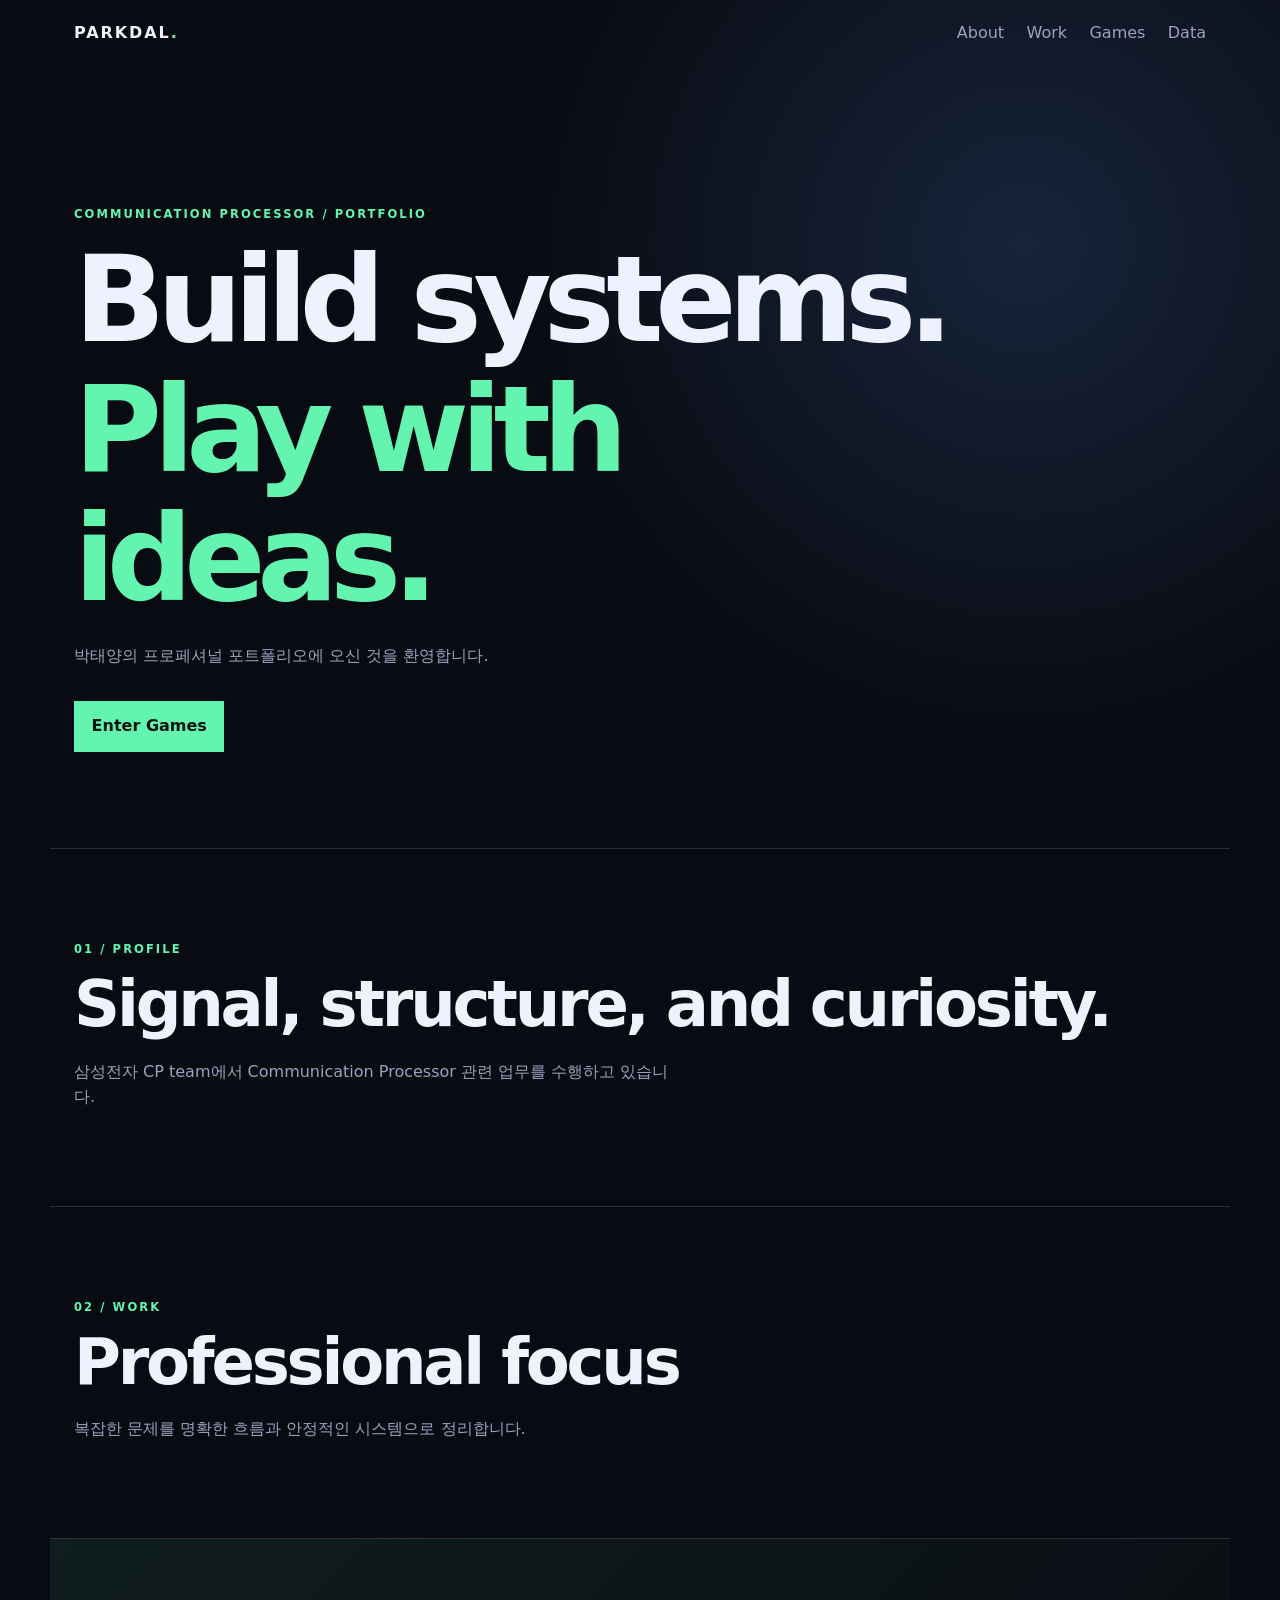
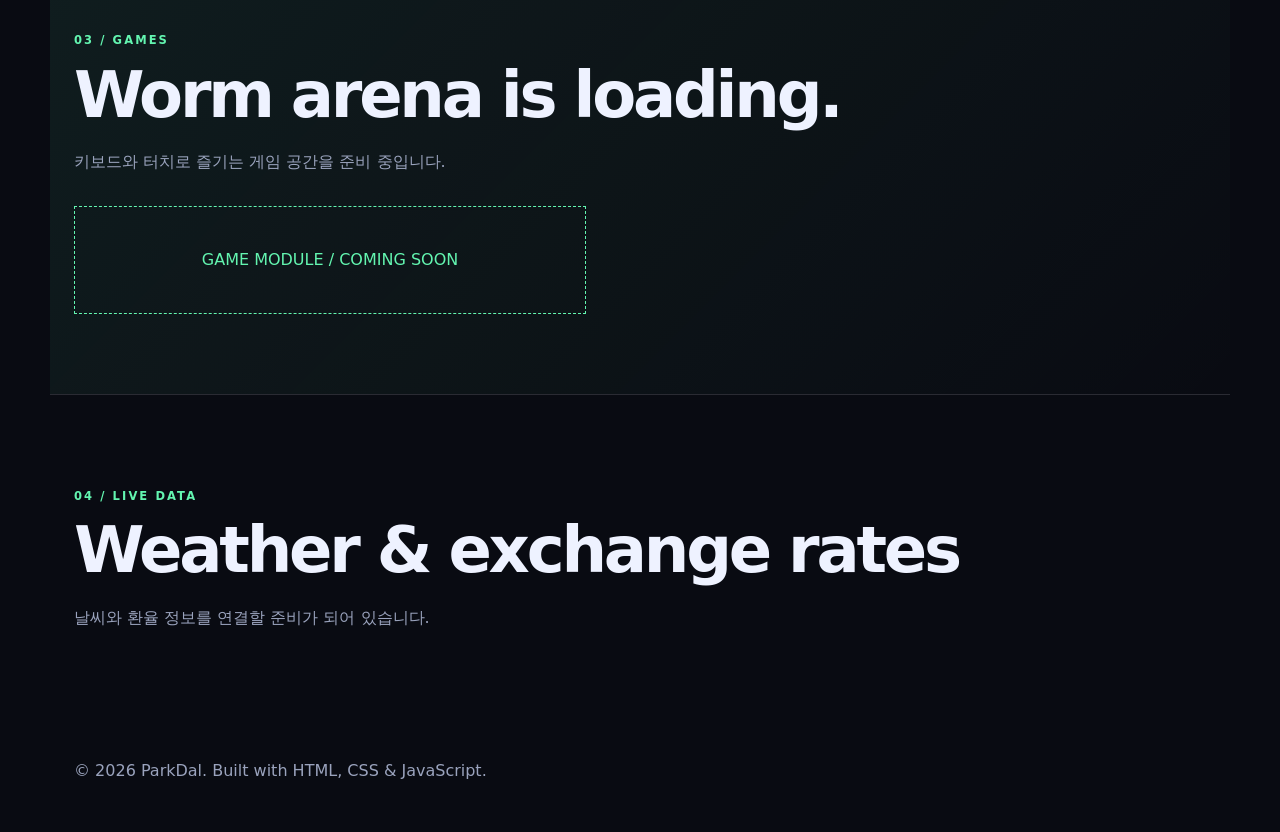
==== index.html @ 89529049 "fix: place pages assets at repository root" ====
<!doctype html>
<html lang="ko">
<head>
  <meta charset="utf-8">
  <meta name="viewport" content="width=device-width, initial-scale=1">
  <meta name="description" content="박태양의 프로페셔널 포트폴리오">
  <title>ParkDal | Portfolio</title>
  <link rel="stylesheet" href="styles.css">
  <script src="script.js" defer></script>
</head>
<body>
  <header class="site-header">
    <a class="brand" href="#home" aria-label="ParkDal 홈">PARKDAL<span>.</span></a>
    <button class="menu-toggle" type="button" aria-expanded="false" aria-controls="site-nav">메뉴</button>
    <nav id="site-nav" class="site-nav" aria-label="주요 메뉴">
      <a href="#about">About</a>
      <a href="#work">Work</a>
      <a href="#games">Games</a>
      <a href="#data">Data</a>
    </nav>
  </header>

  <main>
    <section id="home" class="hero" aria-labelledby="hero-title">
      <p class="eyebrow">COMMUNICATION PROCESSOR / PORTFOLIO</p>
      <h1 id="hero-title">Build systems.<br><span>Play with ideas.</span></h1>
      <p class="hero-copy">박태양의 프로페셔널 포트폴리오에 오신 것을 환영합니다.</p>
      <a class="button" href="#games">Enter Games</a>
    </section>

    <section id="about" class="content-section" aria-labelledby="about-title">
      <p class="eyebrow">01 / PROFILE</p>
      <h2 id="about-title">Signal, structure, and curiosity.</h2>
      <p>삼성전자 CP team에서 Communication Processor 관련 업무를 수행하고 있습니다.</p>
    </section>

    <section id="work" class="content-section" aria-labelledby="work-title">
      <p class="eyebrow">02 / WORK</p>
      <h2 id="work-title">Professional focus</h2>
      <p>복잡한 문제를 명확한 흐름과 안정적인 시스템으로 정리합니다.</p>
    </section>

    <section id="games" class="content-section game-preview" aria-labelledby="games-title">
      <p class="eyebrow">03 / GAMES</p>
      <h2 id="games-title">Worm arena is loading.</h2>
      <p>키보드와 터치로 즐기는 게임 공간을 준비 중입니다.</p>
      <div class="game-placeholder" role="status">GAME MODULE / COMING SOON</div>
    </section>

    <section id="data" class="content-section" aria-labelledby="data-title">
      <p class="eyebrow">04 / LIVE DATA</p>
      <h2 id="data-title">Weather &amp; exchange rates</h2>
      <p>날씨와 환율 정보를 연결할 준비가 되어 있습니다.</p>
    </section>
  </main>

  <footer class="site-footer">© 2026 ParkDal. Built with HTML, CSS &amp; JavaScript.</footer>
</body>
</html>
---- styles.css ----
:root {
  color-scheme: dark;
  --bg: #090b12;
  --panel: #111522;
  --text: #eef2ff;
  --muted: #9aa3bd;
  --accent: #63f5b0;
  --line: rgba(238, 242, 255, .14);
}

* { box-sizing: border-box; }
html { scroll-behavior: smooth; }
body {
  margin: 0;
  background: radial-gradient(circle at 80% 10%, #17243b 0, transparent 32rem), var(--bg);
  color: var(--text);
  font-family: Inter, ui-sans-serif, system-ui, sans-serif;
  line-height: 1.6;
}
a { color: inherit; }
.site-header {
  align-items: center;
  display: flex;
  justify-content: space-between;
  margin: 0 auto;
  max-width: 1180px;
  padding: 1.25rem 1.5rem;
}
.brand { font-weight: 800; letter-spacing: .12em; text-decoration: none; }
.brand span, .eyebrow, h1 span { color: var(--accent); }
.site-nav { display: flex; gap: 1.4rem; }
.site-nav a { color: var(--muted); text-decoration: none; }
.site-nav a:hover, .site-nav a:focus-visible { color: var(--accent); }
.menu-toggle { display: none; }
main { margin: 0 auto; max-width: 1180px; }
.hero { min-height: 70vh; padding: 8rem 1.5rem 6rem; }
.eyebrow { font-size: .72rem; font-weight: 800; letter-spacing: .18em; }
h1, h2 { line-height: 1.08; margin: .6rem 0 1.2rem; }
h1 { font-size: clamp(3.3rem, 10vw, 7.5rem); letter-spacing: -.07em; max-width: 900px; }
h2 { font-size: clamp(2rem, 5vw, 4rem); letter-spacing: -.05em; }
.hero-copy, .content-section > p:not(.eyebrow) { color: var(--muted); max-width: 38rem; }
.button { background: var(--accent); color: #07130e; display: inline-block; font-weight: 800; margin-top: 1rem; padding: .8rem 1.1rem; text-decoration: none; }
.content-section { border-top: 1px solid var(--line); padding: 5rem 1.5rem; }
.game-preview { background: linear-gradient(135deg, rgba(99, 245, 176, .08), transparent); }
.game-placeholder { border: 1px dashed var(--accent); color: var(--accent); margin-top: 2rem; max-width: 32rem; padding: 2.5rem 1rem; text-align: center; }
.site-footer { color: var(--muted); margin: 0 auto; max-width: 1180px; padding: 2rem 1.5rem 3rem; }
:focus-visible { outline: 2px solid var(--accent); outline-offset: 4px; }
@media (max-width: 640px) {
  .site-header { flex-wrap: wrap; gap: 1rem; }
  .menu-toggle { background: transparent; border: 1px solid var(--line); color: var(--text); display: block; padding: .5rem .7rem; }
  .site-nav { display: none; flex-basis: 100%; flex-direction: column; gap: .7rem; padding-top: .5rem; }
  .site-nav.is-open { display: flex; }
  .hero { min-height: 62vh; padding-top: 5rem; }
}
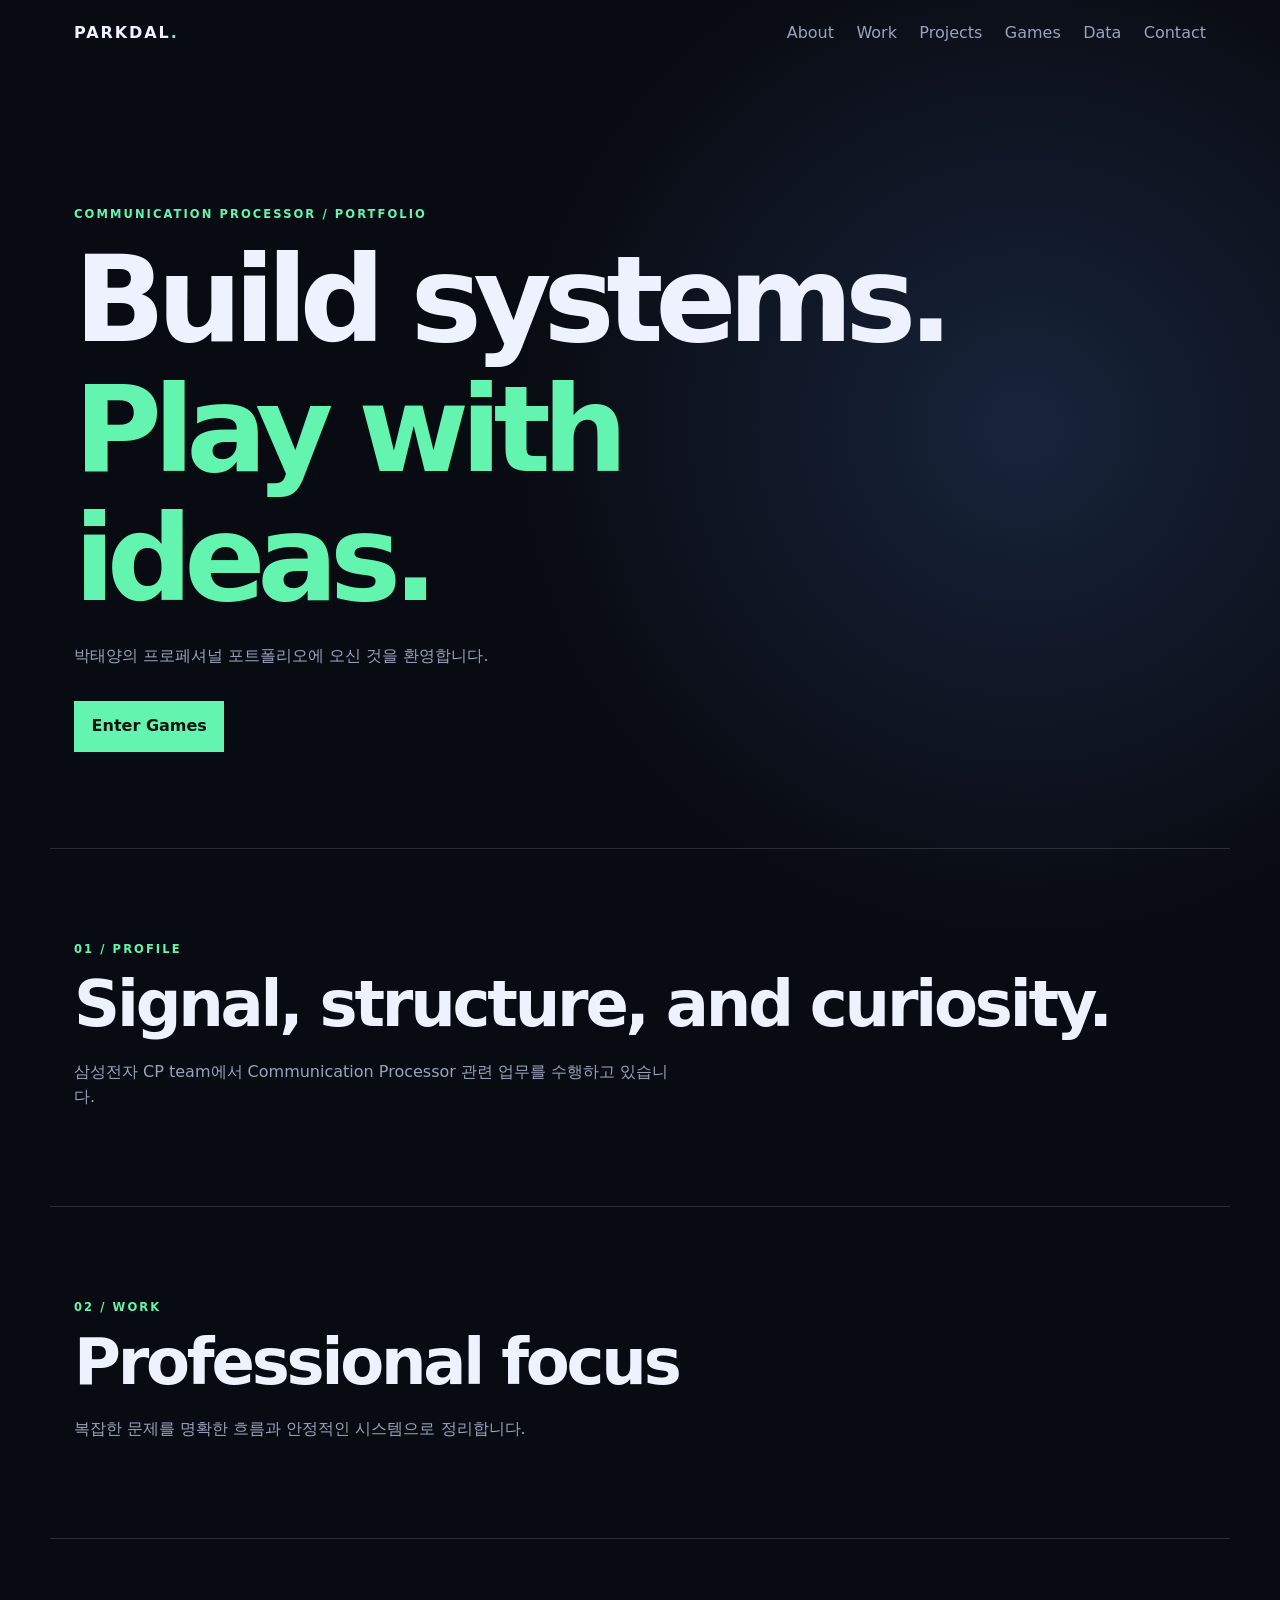
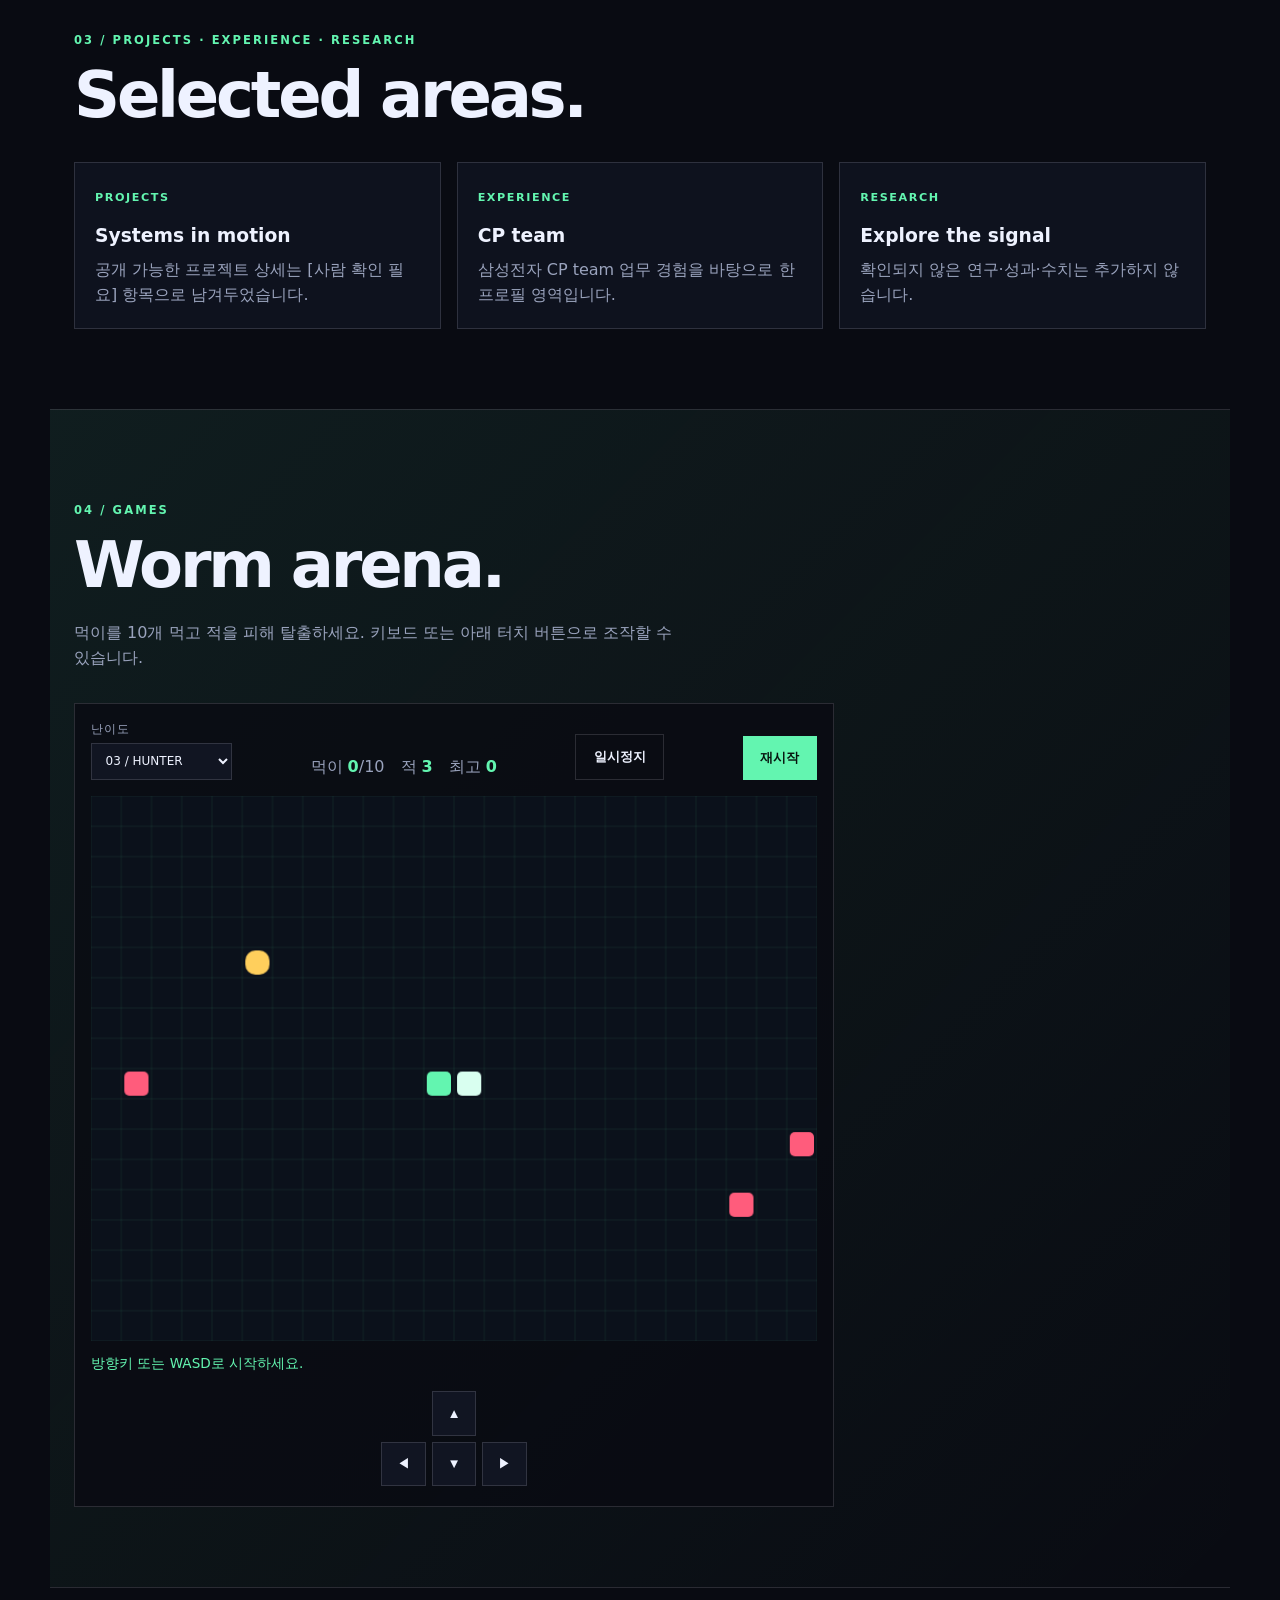
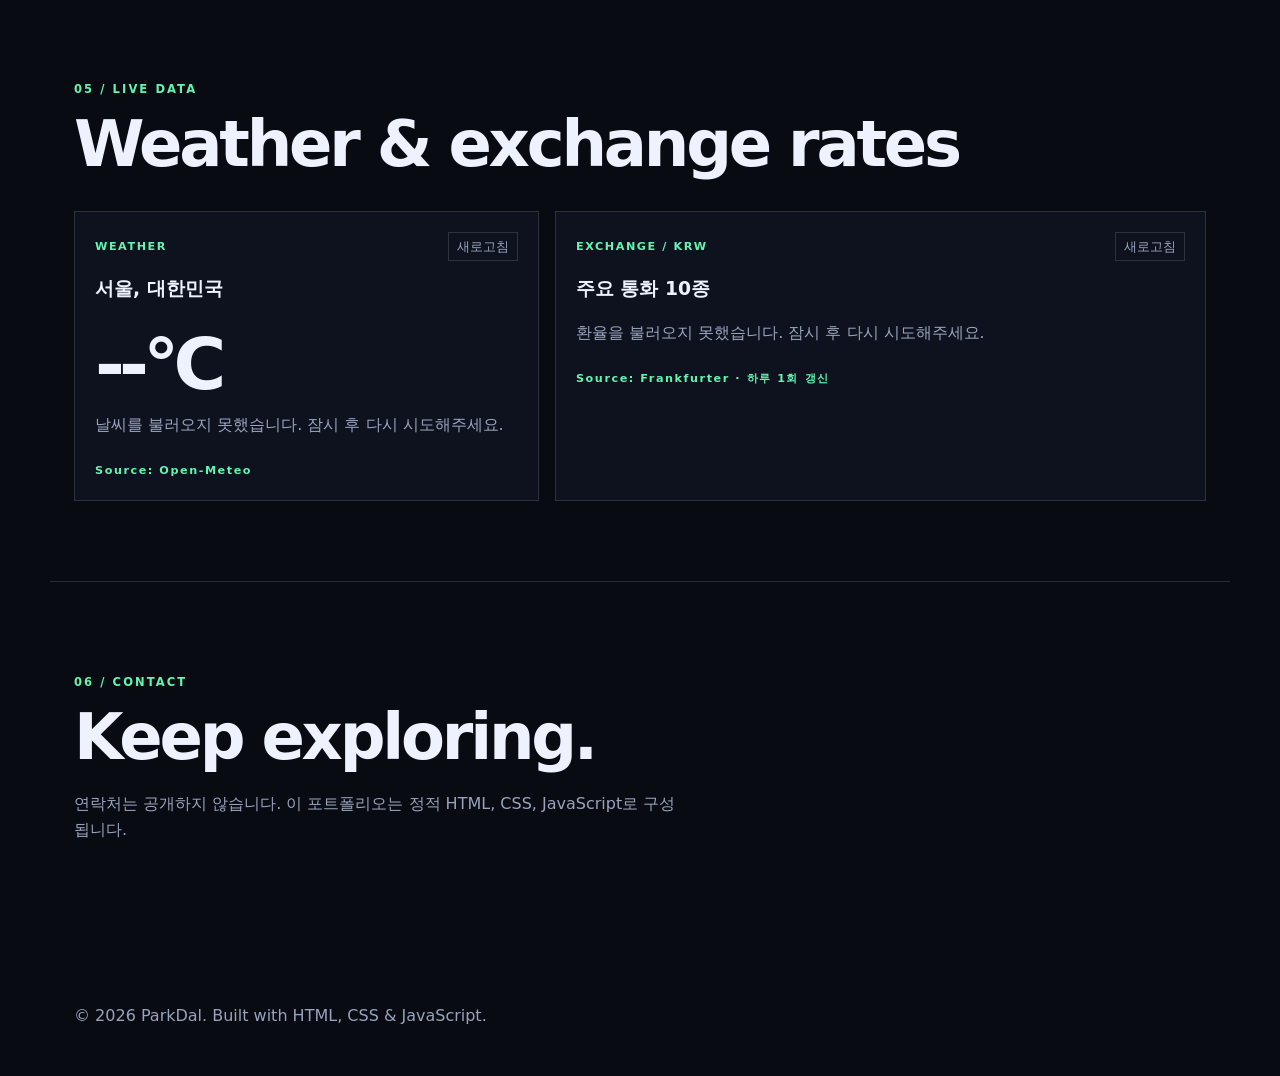
==== commit 1c326267: "feat: complete portfolio and worm game" ====
--- a/index.html
+++ b/index.html
@@ -7,6 +7,7 @@
   <title>ParkDal | Portfolio</title>
   <link rel="stylesheet" href="styles.css">
   <script src="script.js" defer></script>
+  <script src="game.js" defer></script>
 </head>
 <body>
   <header class="site-header">
@@ -15,8 +16,10 @@
     <nav id="site-nav" class="site-nav" aria-label="주요 메뉴">
       <a href="#about">About</a>
       <a href="#work">Work</a>
+      <a href="#projects">Projects</a>
       <a href="#games">Games</a>
       <a href="#data">Data</a>
+      <a href="#contact">Contact</a>
     </nav>
   </header>
 
@@ -40,17 +43,67 @@
       <p>복잡한 문제를 명확한 흐름과 안정적인 시스템으로 정리합니다.</p>
     </section>
 
+    <section id="projects" class="content-section" aria-labelledby="projects-title">
+      <p class="eyebrow">03 / PROJECTS · EXPERIENCE · RESEARCH</p>
+      <h2 id="projects-title">Selected areas.</h2>
+      <div class="card-grid">
+        <article class="info-card"><span>PROJECTS</span><h3>Systems in motion</h3><p>공개 가능한 프로젝트 상세는 [사람 확인 필요] 항목으로 남겨두었습니다.</p></article>
+        <article class="info-card"><span>EXPERIENCE</span><h3>CP team</h3><p>삼성전자 CP team 업무 경험을 바탕으로 한 프로필 영역입니다.</p></article>
+        <article class="info-card"><span>RESEARCH</span><h3>Explore the signal</h3><p>확인되지 않은 연구·성과·수치는 추가하지 않습니다.</p></article>
+      </div>
+    </section>
+
     <section id="games" class="content-section game-preview" aria-labelledby="games-title">
-      <p class="eyebrow">03 / GAMES</p>
-      <h2 id="games-title">Worm arena is loading.</h2>
-      <p>키보드와 터치로 즐기는 게임 공간을 준비 중입니다.</p>
-      <div class="game-placeholder" role="status">GAME MODULE / COMING SOON</div>
+      <p class="eyebrow">04 / GAMES</p>
+      <h2 id="games-title">Worm arena.</h2>
+      <p>먹이를 10개 먹고 적을 피해 탈출하세요. 키보드 또는 아래 터치 버튼으로 조작할 수 있습니다.</p>
+      <div class="game-shell">
+        <div class="game-toolbar">
+          <label for="difficulty">난이도
+            <select id="difficulty">
+              <option value="1">01 / TRAINING</option>
+              <option value="2">02 / SCOUT</option>
+              <option value="3" selected>03 / HUNTER</option>
+              <option value="4">04 / RUSH</option>
+              <option value="5">05 / NIGHTMARE</option>
+            </select>
+          </label>
+          <div class="game-stats" aria-live="polite">
+            <span>먹이 <strong id="score">0</strong>/10</span>
+            <span>적 <strong id="enemy-count">3</strong></span>
+            <span>최고 <strong id="high-score">0</strong></span>
+          </div>
+          <button id="pause-game" class="button button-small button-quiet" type="button">일시정지</button>
+          <button id="restart-game" class="button button-small" type="button">재시작</button>
+        </div>
+        <div class="game-board-wrap">
+          <canvas id="game-board" width="720" height="540" aria-label="지렁이 게임 보드"></canvas>
+          <p id="game-status" class="game-status" role="status">방향키 또는 WASD로 시작하세요.</p>
+        </div>
+        <div class="touch-controls" aria-label="터치 방향 조작">
+          <button type="button" data-direction="up" aria-label="위로 이동">▲</button>
+          <div>
+            <button type="button" data-direction="left" aria-label="왼쪽으로 이동">◀</button>
+            <button type="button" data-direction="down" aria-label="아래로 이동">▼</button>
+            <button type="button" data-direction="right" aria-label="오른쪽으로 이동">▶</button>
+          </div>
+        </div>
+      </div>
     </section>
 
     <section id="data" class="content-section" aria-labelledby="data-title">
-      <p class="eyebrow">04 / LIVE DATA</p>
+      <p class="eyebrow">05 / LIVE DATA</p>
       <h2 id="data-title">Weather &amp; exchange rates</h2>
-      <p>날씨와 환율 정보를 연결할 준비가 되어 있습니다.</p>
+      <div class="data-grid">
+        <article class="data-card" id="weather-card"><div class="data-heading"><span>WEATHER</span><button id="weather-refresh" type="button">새로고침</button></div><h3 id="weather-place">위치 확인 중</h3><p id="weather-value" class="data-value">--°C</p><p id="weather-meta">위치 권한을 확인하고 있습니다.</p><small>Source: Open-Meteo</small></article>
+        <article class="data-card" id="exchange-card"><div class="data-heading"><span>EXCHANGE / KRW</span><button id="exchange-refresh" type="button">새로고침</button></div><h3>주요 통화 10종</h3><div id="exchange-content" class="exchange-content"><p>환율을 불러오는 중입니다.</p></div><small>Source: Frankfurter · 하루 1회 갱신</small></article>
+      </div>
+    </section>
+
+    <section id="contact" class="content-section contact-section" aria-labelledby="contact-title">
+      <p class="eyebrow">06 / CONTACT</p>
+      <h2 id="contact-title">Keep exploring.</h2>
+      <p>연락처는 공개하지 않습니다. 이 포트폴리오는 정적 HTML, CSS, JavaScript로 구성됩니다.</p>
     </section>
   </main>
 
--- a/styles.css
+++ b/styles.css
@@ -41,8 +41,37 @@
 .hero-copy, .content-section > p:not(.eyebrow) { color: var(--muted); max-width: 38rem; }
 .button { background: var(--accent); color: #07130e; display: inline-block; font-weight: 800; margin-top: 1rem; padding: .8rem 1.1rem; text-decoration: none; }
 .content-section { border-top: 1px solid var(--line); padding: 5rem 1.5rem; }
+.card-grid, .data-grid { display: grid; gap: 1rem; grid-template-columns: repeat(3, minmax(0, 1fr)); margin-top: 2rem; }
+.info-card, .data-card { background: rgba(17, 21, 34, .75); border: 1px solid var(--line); padding: 1.25rem; }
+.info-card > span, .data-card > small, .data-heading span { color: var(--accent); font-size: .7rem; font-weight: 800; letter-spacing: .14em; }
+.info-card h3, .data-card h3 { margin: .8rem 0 .35rem; }
+.info-card p, .data-card p { color: var(--muted); margin: 0; }
 .game-preview { background: linear-gradient(135deg, rgba(99, 245, 176, .08), transparent); }
-.game-placeholder { border: 1px dashed var(--accent); color: var(--accent); margin-top: 2rem; max-width: 32rem; padding: 2.5rem 1rem; text-align: center; }
+.game-shell { background: rgba(9, 11, 18, .8); border: 1px solid var(--line); margin-top: 2rem; max-width: 760px; padding: 1rem; }
+.game-toolbar { align-items: end; display: flex; flex-wrap: wrap; gap: .8rem; justify-content: space-between; margin-bottom: 1rem; }
+.game-toolbar label { color: var(--muted); display: grid; font-size: .75rem; gap: .25rem; letter-spacing: .08em; text-transform: uppercase; }
+.game-toolbar select { background: var(--panel); border: 1px solid var(--line); color: var(--text); font: inherit; padding: .6rem; }
+.game-stats { color: var(--muted); display: flex; gap: 1rem; }
+.game-stats strong { color: var(--accent); }
+.button-small { border: 0; cursor: pointer; margin-top: 0; }
+.button-quiet { background: transparent; border: 1px solid var(--line); color: var(--text); }
+.game-board-wrap { position: relative; }
+#game-board { background: #0b111b; display: block; height: auto; max-width: 100%; width: 100%; }
+.game-status { color: var(--accent); font-size: .85rem; margin: .8rem 0 0; min-height: 1.6em; }
+.touch-controls { display: grid; gap: .35rem; justify-items: center; margin: 1rem auto .25rem; }
+.touch-controls > div { display: flex; gap: .35rem; }
+.touch-controls button { background: var(--panel); border: 1px solid var(--line); color: var(--text); cursor: pointer; min-height: 2.8rem; min-width: 2.8rem; touch-action: manipulation; }
+.touch-controls button:active, .touch-controls button:hover { background: var(--accent); color: #07130e; }
+.data-grid { grid-template-columns: minmax(0, 1fr) minmax(0, 1.4fr); }
+.data-heading { align-items: center; display: flex; justify-content: space-between; }
+.data-heading button { background: transparent; border: 1px solid var(--line); color: var(--muted); cursor: pointer; padding: .3rem .5rem; }
+.data-heading button:hover, .data-heading button:focus-visible { border-color: var(--accent); color: var(--accent); }
+.data-value { color: var(--text) !important; font-size: clamp(2.5rem, 7vw, 4.5rem); font-weight: 800; letter-spacing: -.08em; line-height: 1; margin: 1.5rem 0 .75rem !important; }
+.data-card small { display: block; margin-top: 1.5rem; }
+.exchange-content { display: grid; gap: .25rem; margin-top: 1rem; }
+.exchange-row { align-items: center; border-bottom: 1px solid var(--line); display: flex; justify-content: space-between; padding: .35rem 0; }
+.exchange-row span:last-child { color: var(--accent); font-variant-numeric: tabular-nums; }
+.contact-section { padding-bottom: 7rem; }
 .site-footer { color: var(--muted); margin: 0 auto; max-width: 1180px; padding: 2rem 1.5rem 3rem; }
 :focus-visible { outline: 2px solid var(--accent); outline-offset: 4px; }
 @media (max-width: 640px) {
@@ -51,4 +80,7 @@
   .site-nav { display: none; flex-basis: 100%; flex-direction: column; gap: .7rem; padding-top: .5rem; }
   .site-nav.is-open { display: flex; }
   .hero { min-height: 62vh; padding-top: 5rem; }
+  .game-toolbar { align-items: stretch; flex-direction: column; }
+  .game-stats { justify-content: space-between; }
+  .card-grid, .data-grid { grid-template-columns: 1fr; }
 }
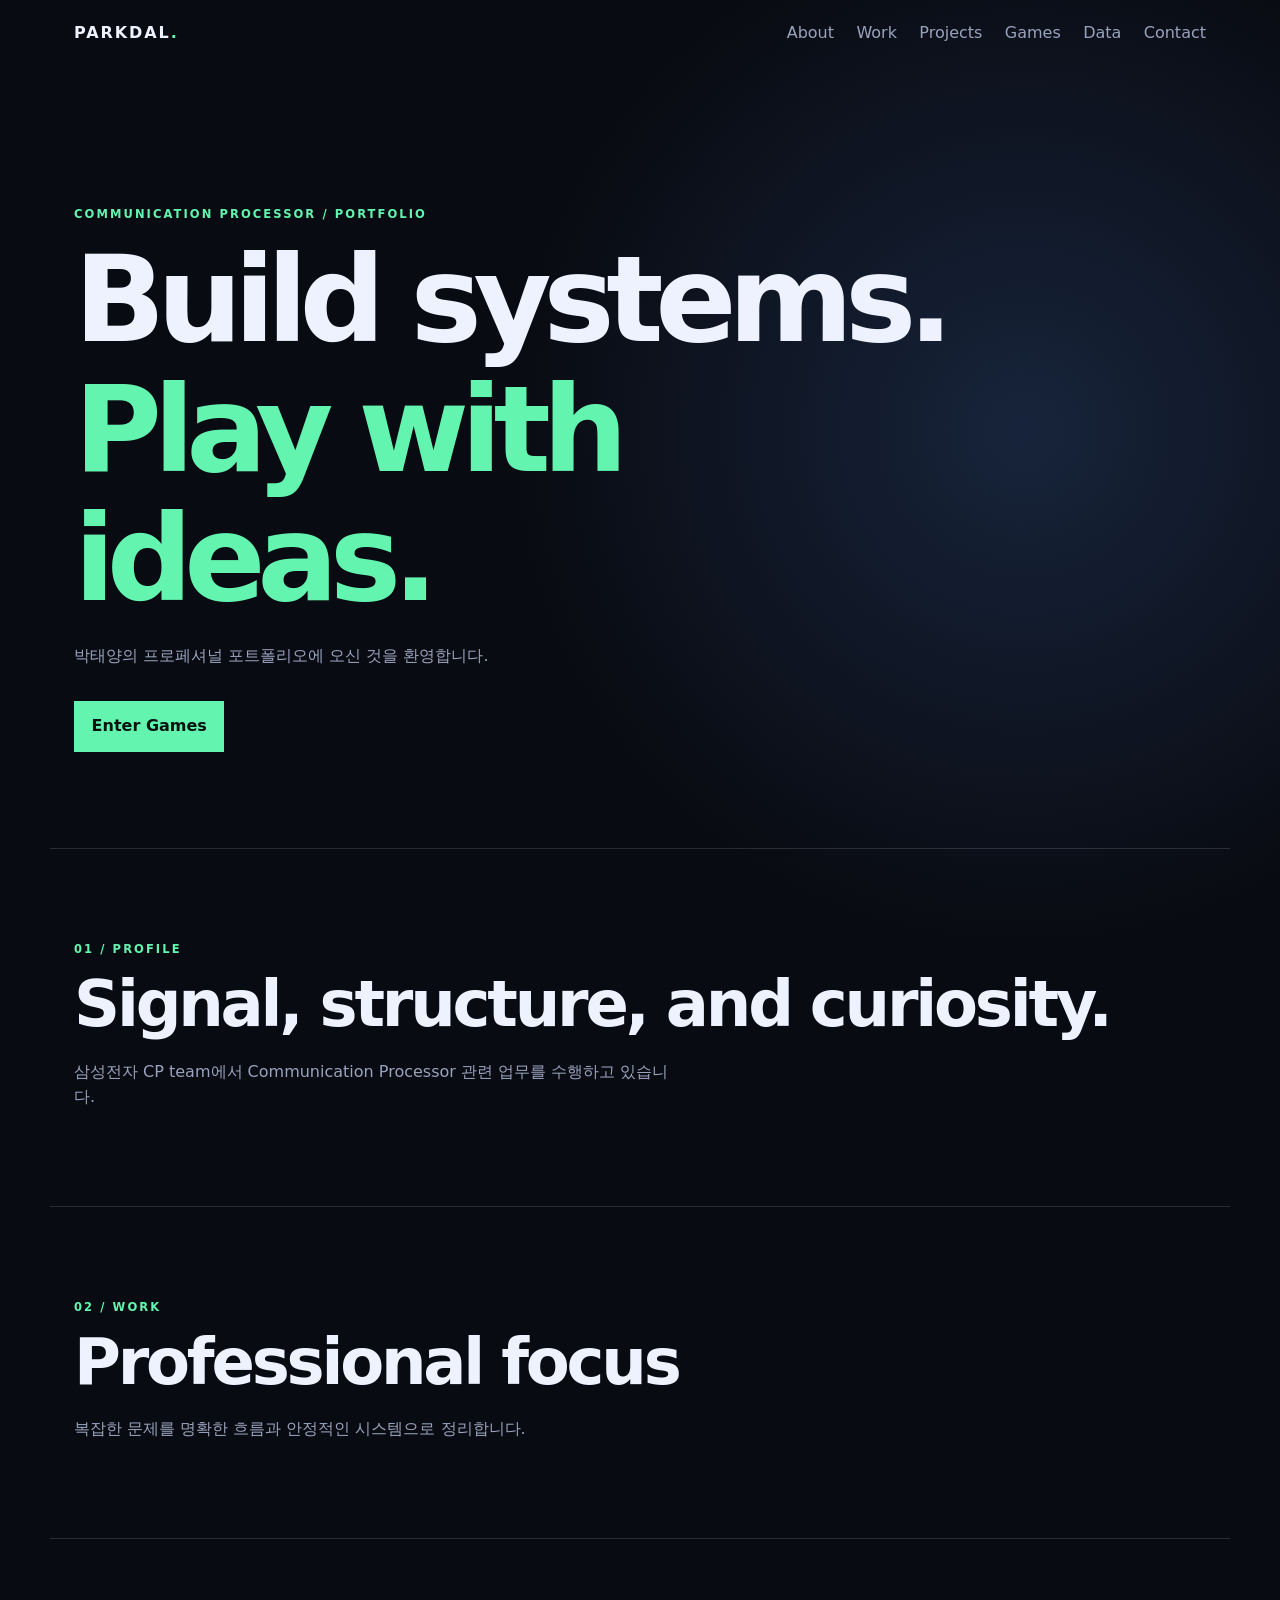
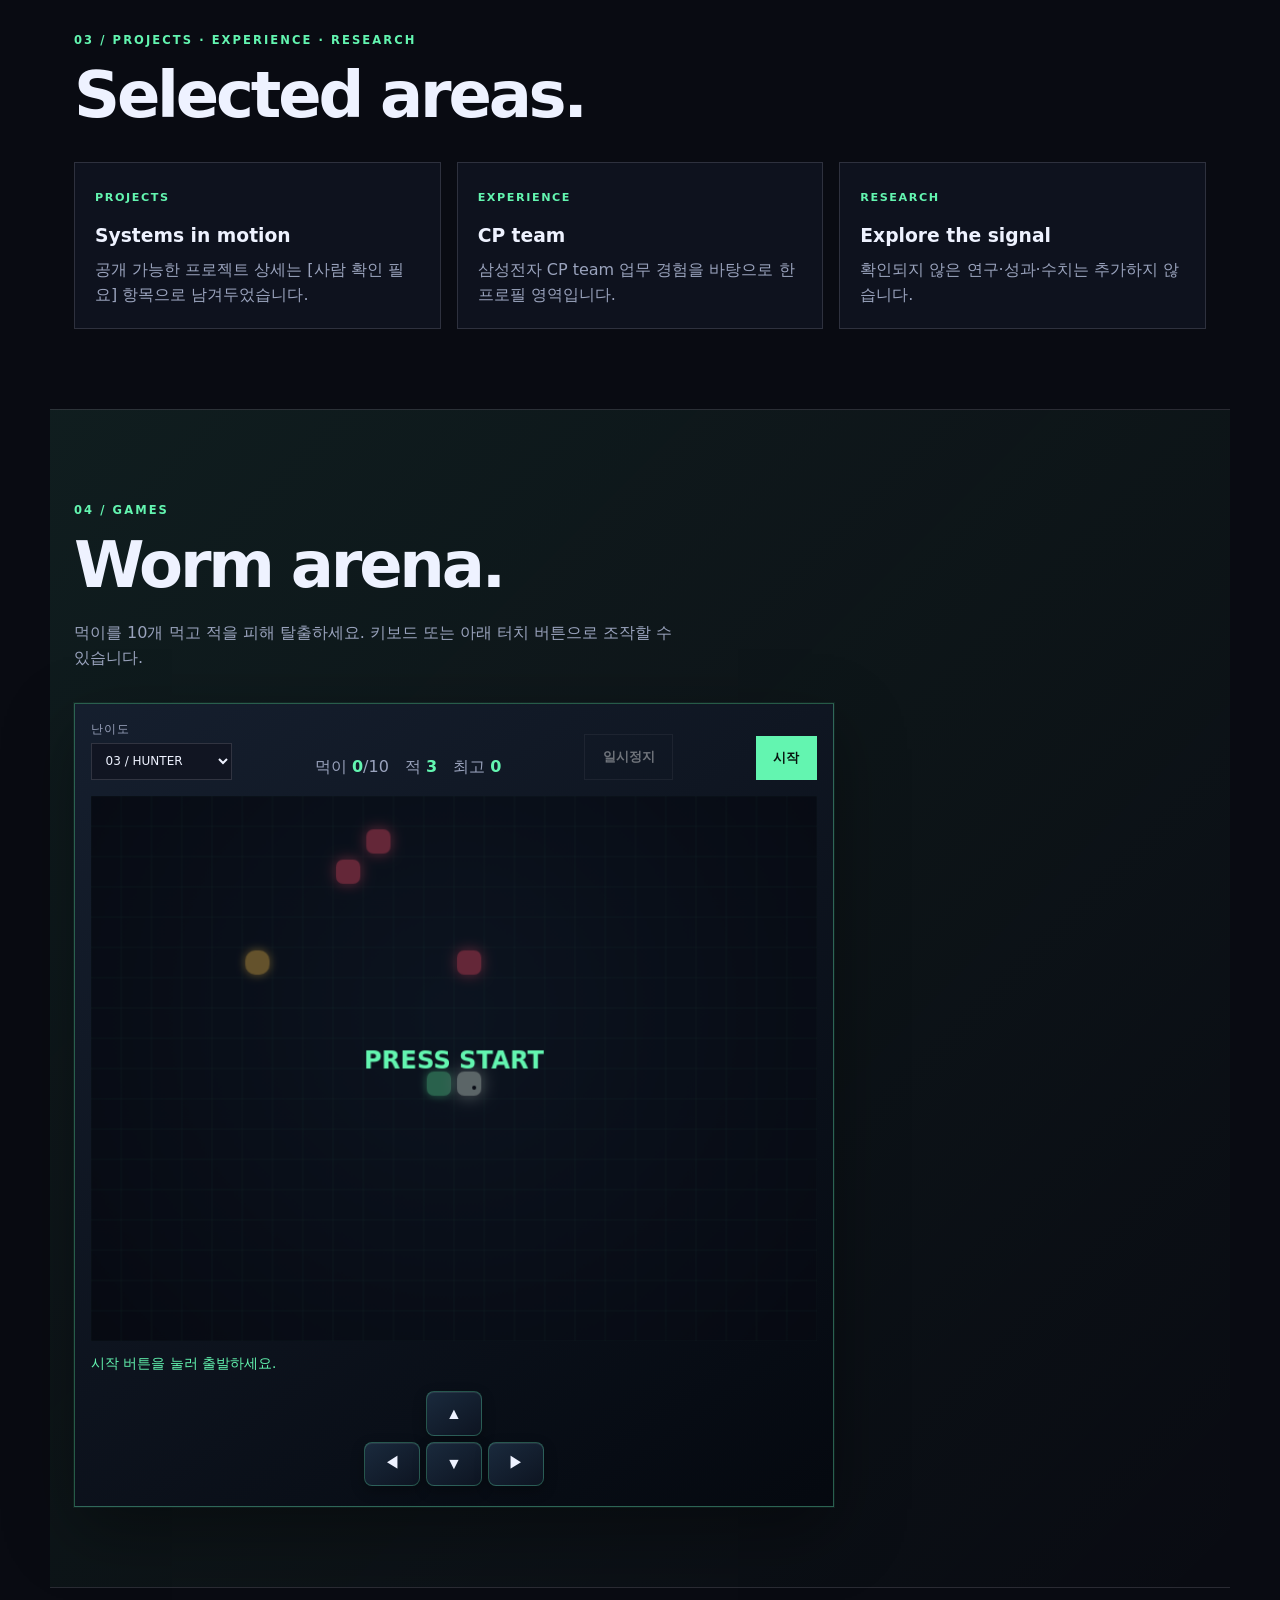
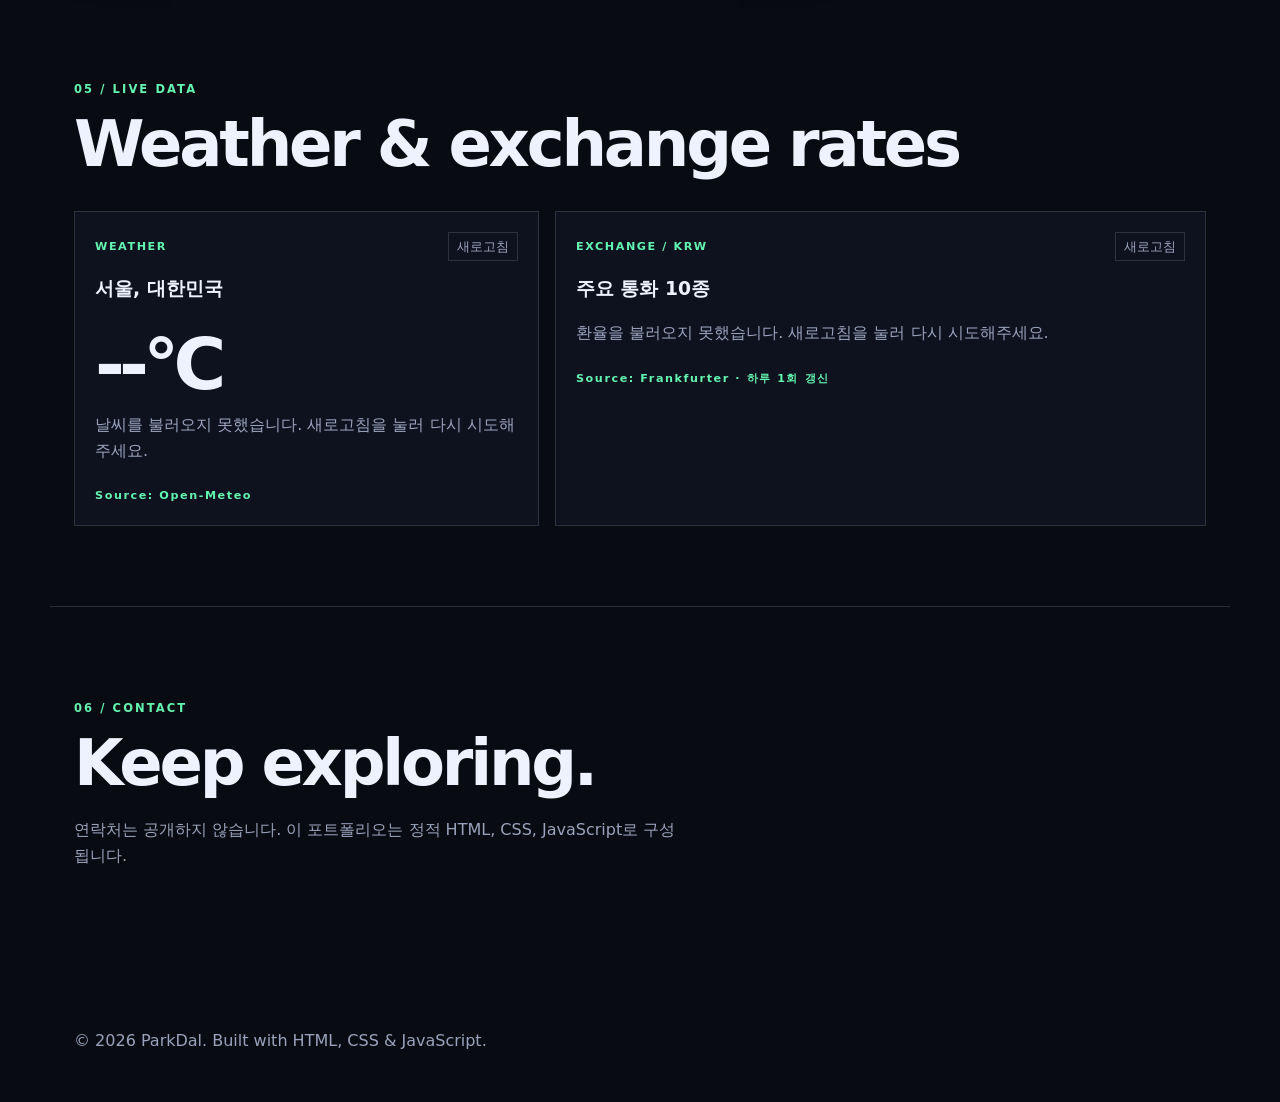
==== commit 8d175458: "fix: improve live data and game controls" ====
--- a/index.html
+++ b/index.html
@@ -74,7 +74,8 @@
             <span>최고 <strong id="high-score">0</strong></span>
           </div>
           <button id="pause-game" class="button button-small button-quiet" type="button">일시정지</button>
-          <button id="restart-game" class="button button-small" type="button">재시작</button>
+          <button id="start-game" class="button button-small" type="button">시작</button>
+          <button id="restart-game" class="button button-small" type="button" hidden>재시작</button>
         </div>
         <div class="game-board-wrap">
           <canvas id="game-board" width="720" height="540" aria-label="지렁이 게임 보드"></canvas>
@@ -82,7 +83,7 @@
         </div>
         <div class="touch-controls" aria-label="터치 방향 조작">
           <button type="button" data-direction="up" aria-label="위로 이동">▲</button>
-          <div>
+          <div class="touch-row">
             <button type="button" data-direction="left" aria-label="왼쪽으로 이동">◀</button>
             <button type="button" data-direction="down" aria-label="아래로 이동">▼</button>
             <button type="button" data-direction="right" aria-label="오른쪽으로 이동">▶</button>
--- a/styles.css
+++ b/styles.css
@@ -47,21 +47,25 @@
 .info-card h3, .data-card h3 { margin: .8rem 0 .35rem; }
 .info-card p, .data-card p { color: var(--muted); margin: 0; }
 .game-preview { background: linear-gradient(135deg, rgba(99, 245, 176, .08), transparent); }
-.game-shell { background: rgba(9, 11, 18, .8); border: 1px solid var(--line); margin-top: 2rem; max-width: 760px; padding: 1rem; }
+.game-shell { background: linear-gradient(145deg, rgba(21, 31, 47, .96), rgba(5, 8, 15, .96)); border: 1px solid rgba(99, 245, 176, .34); box-shadow: 0 0 0 1px rgba(99, 245, 176, .06), 0 1.5rem 4rem rgba(0, 0, 0, .35); margin-top: 2rem; max-width: 760px; padding: 1rem; }
 .game-toolbar { align-items: end; display: flex; flex-wrap: wrap; gap: .8rem; justify-content: space-between; margin-bottom: 1rem; }
 .game-toolbar label { color: var(--muted); display: grid; font-size: .75rem; gap: .25rem; letter-spacing: .08em; text-transform: uppercase; }
 .game-toolbar select { background: var(--panel); border: 1px solid var(--line); color: var(--text); font: inherit; padding: .6rem; }
 .game-stats { color: var(--muted); display: flex; gap: 1rem; }
 .game-stats strong { color: var(--accent); }
 .button-small { border: 0; cursor: pointer; margin-top: 0; }
+.button-small[hidden] { display: none; }
+.button-small:disabled { cursor: not-allowed; filter: grayscale(1); opacity: .42; }
 .button-quiet { background: transparent; border: 1px solid var(--line); color: var(--text); }
 .game-board-wrap { position: relative; }
 #game-board { background: #0b111b; display: block; height: auto; max-width: 100%; width: 100%; }
 .game-status { color: var(--accent); font-size: .85rem; margin: .8rem 0 0; min-height: 1.6em; }
-.touch-controls { display: grid; gap: .35rem; justify-items: center; margin: 1rem auto .25rem; }
-.touch-controls > div { display: flex; gap: .35rem; }
-.touch-controls button { background: var(--panel); border: 1px solid var(--line); color: var(--text); cursor: pointer; min-height: 2.8rem; min-width: 2.8rem; touch-action: manipulation; }
-.touch-controls button:active, .touch-controls button:hover { background: var(--accent); color: #07130e; }
+.touch-controls { display: grid; gap: .35rem; grid-template-columns: repeat(3, minmax(2.8rem, 3.5rem)); justify-content: center; margin: 1rem auto .25rem; }
+.touch-controls > button { grid-column: 2; }
+.touch-row { display: contents; }
+.touch-row button { grid-row: 2; }
+.touch-controls button { align-items: center; background: linear-gradient(145deg, #1a2a3d, #0d1421); border: 1px solid rgba(99, 245, 176, .28); border-radius: .5rem; box-shadow: inset 0 1px rgba(255, 255, 255, .08), 0 .3rem .8rem rgba(0, 0, 0, .3); color: var(--text); cursor: pointer; display: inline-flex; font-size: 1rem; justify-content: center; min-height: 2.8rem; min-width: 2.8rem; touch-action: manipulation; }
+.touch-controls button:active, .touch-controls button:hover { background: var(--accent); color: #07130e; transform: translateY(1px); }
 .data-grid { grid-template-columns: minmax(0, 1fr) minmax(0, 1.4fr); }
 .data-heading { align-items: center; display: flex; justify-content: space-between; }
 .data-heading button { background: transparent; border: 1px solid var(--line); color: var(--muted); cursor: pointer; padding: .3rem .5rem; }
